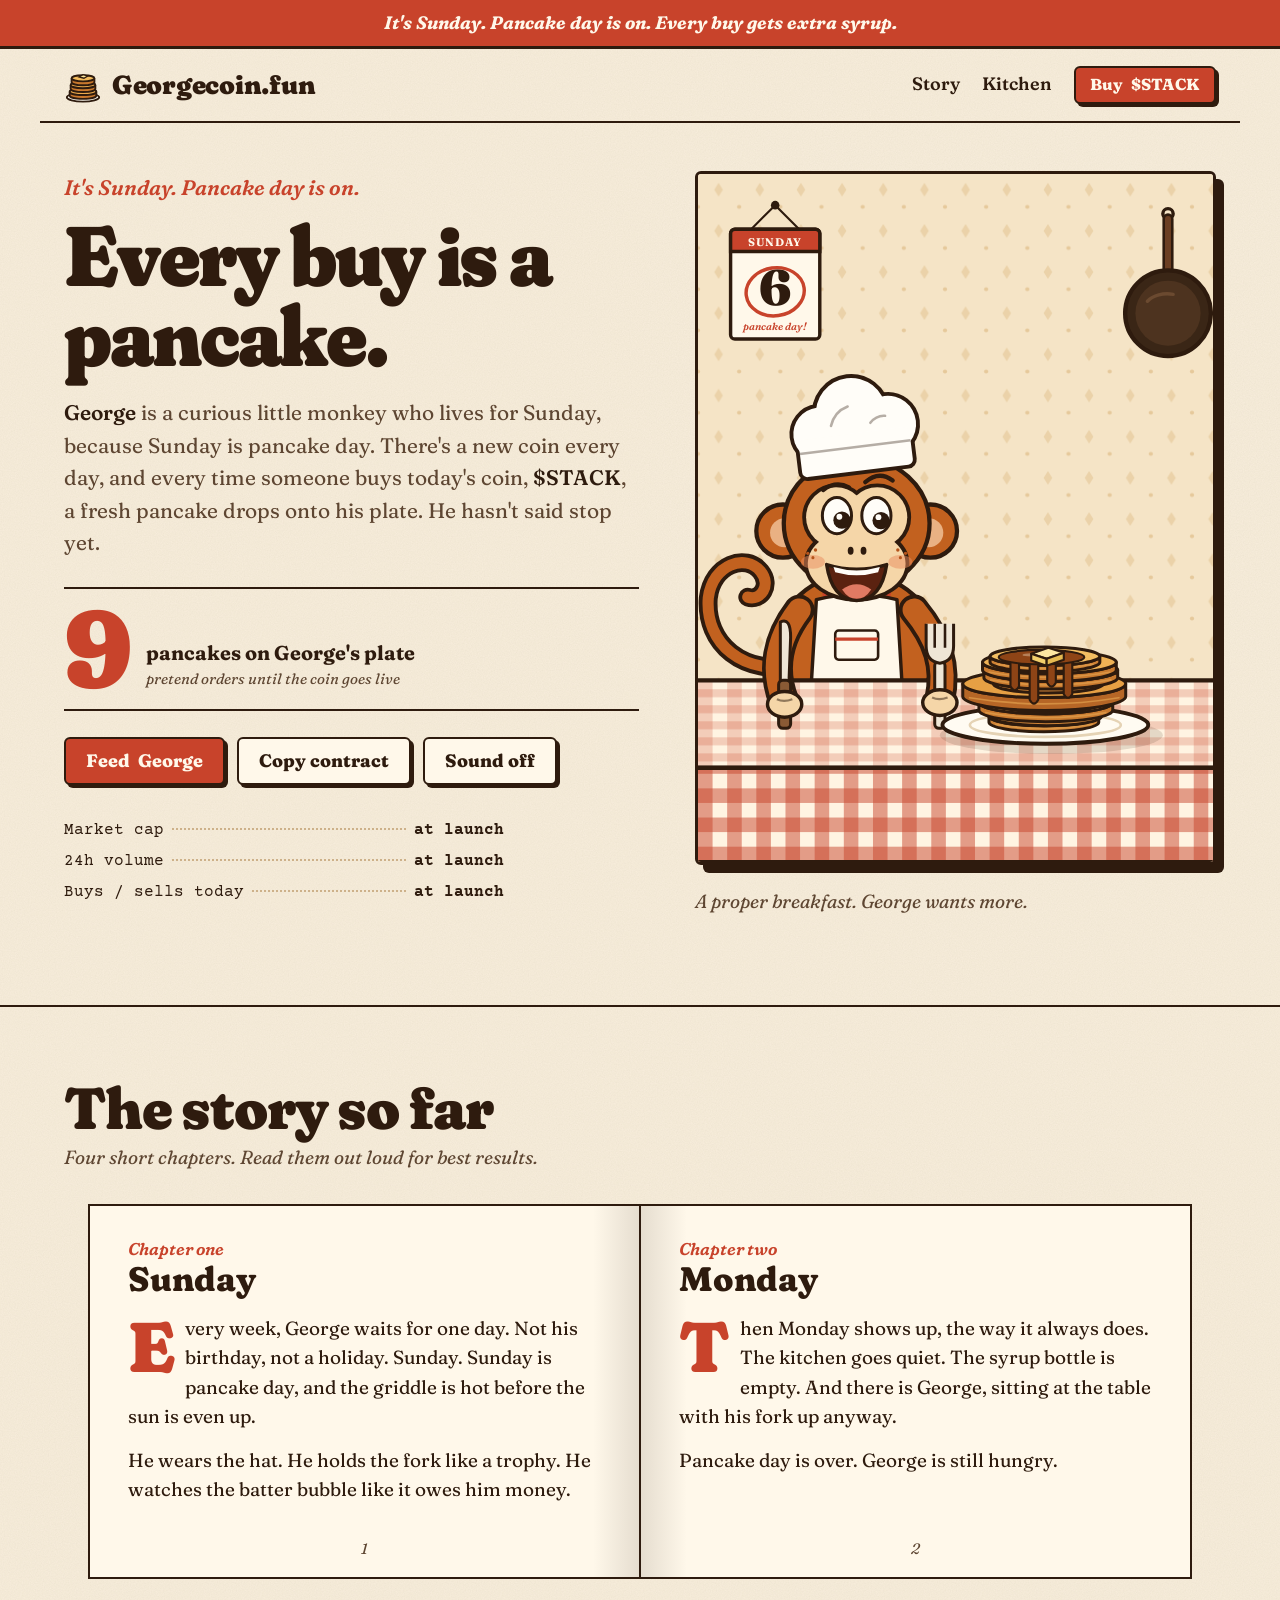
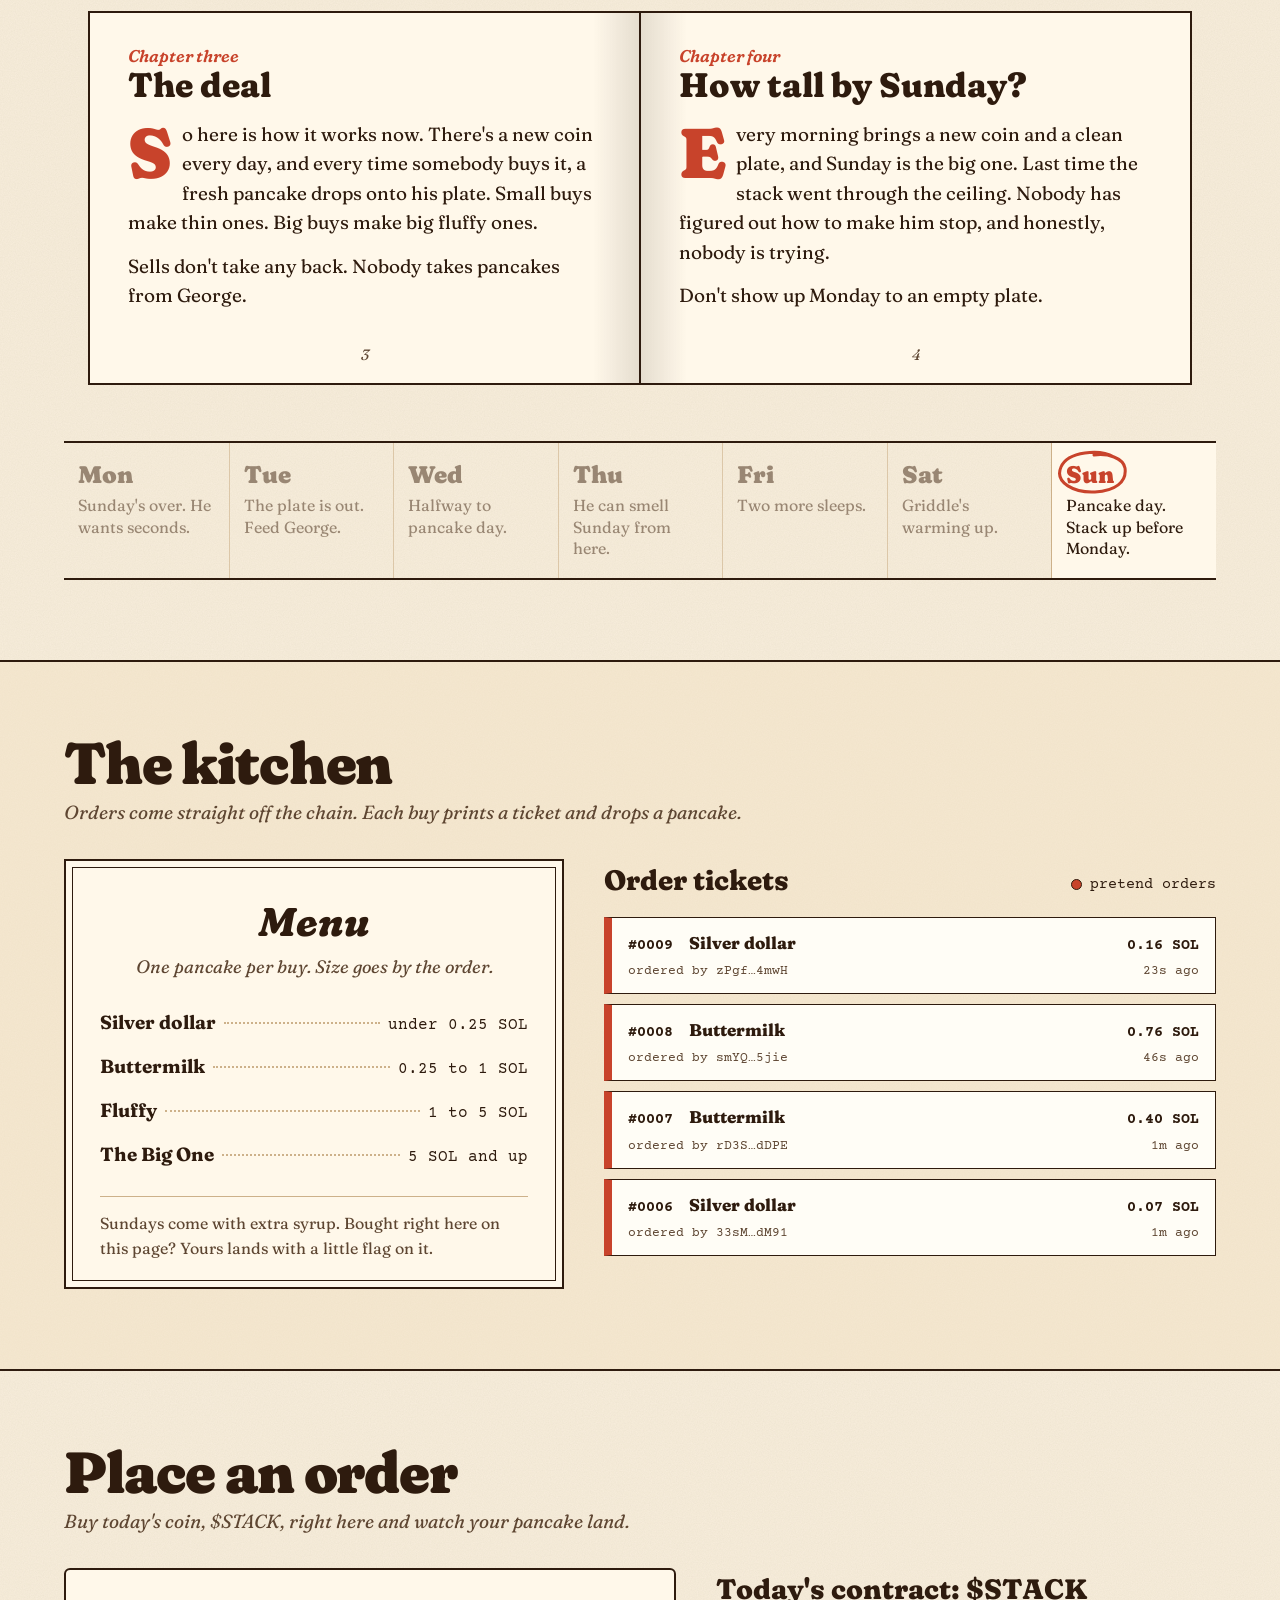
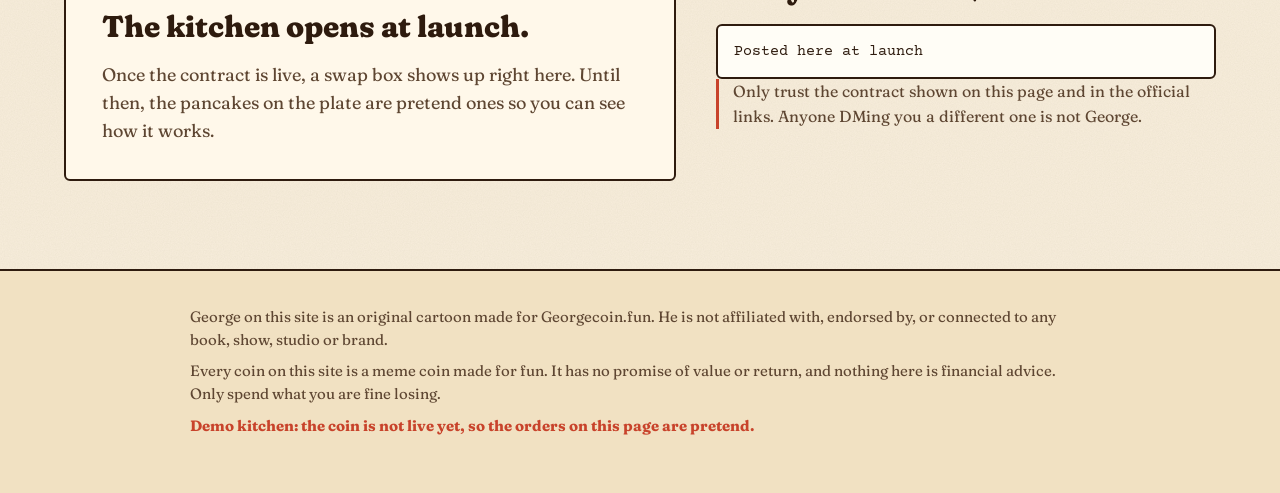
==== index.html @ a517385a "Georgecoin.fun: George's pancake plate site Storybook site for the daily George coins. Every buy of " ====
<!doctype html>
<html lang="en">
<head>
<meta charset="utf-8">
<meta name="viewport" content="width=device-width, initial-scale=1">
<title>Georgecoin.fun · Sunday is pancake day</title>
<meta name="description" content="A curious little monkey, a hot griddle, and a plate that never gets full. A new coin every day, and every buy drops another pancake on George's plate.">
<meta property="og:title" content="Georgecoin.fun · Sunday is pancake day">
<meta property="og:description" content="A new coin every day, and every buy drops another pancake on George's plate. Stack up before Monday.">
<meta property="og:image" content="https://georgecoin.fun/img/og.png">
<meta property="og:url" content="https://georgecoin.fun/">
<meta property="og:type" content="website">
<meta name="twitter:card" content="summary_large_image">
<meta name="twitter:image" content="https://georgecoin.fun/img/og.png">
<meta name="theme-color" content="#F8EEDC">
<link rel="icon" href="img/favicon.svg" type="image/svg+xml">
<link rel="preconnect" href="https://fonts.googleapis.com">
<link rel="preconnect" href="https://fonts.gstatic.com" crossorigin>
<link href="https://fonts.googleapis.com/css2?family=Courier+Prime:wght@400;700&family=Fraunces:ital,opsz,wght,SOFT,WONK@0,9..144,300..900,0..100,0..1;1,9..144,300..900,0..100,0..1&display=swap" rel="stylesheet">
<link rel="stylesheet" href="css/style.css">
</head>
<body>

<div class="sunday-bar" id="sundayBar" hidden>
  <p>It's Sunday. Pancake day is on. Every buy gets extra syrup.</p>
</div>

<header class="top">
  <a class="wordmark" href="#top" aria-label="Back to top">
    <svg viewBox="0 0 40 40" aria-hidden="true"><use href="#mini-stack"/></svg>
    <span data-site>Georgecoin.fun</span>
  </a>
  <nav>
    <a href="#story">Story</a>
    <a href="#kitchen">Kitchen</a>
    <a class="btn btn-small" href="#order">Buy <span data-ticker>$STACK</span></a>
  </nav>
</header>

<main id="top">

<section class="hero">
  <div class="hero-text">
    <p class="dayline" id="dayline">Sunday is pancake day.</p>
    <h1>Every buy is a pancake.</h1>
    <p class="lead"><span data-name>George</span> is a curious little monkey who lives for Sunday, because Sunday is pancake day. There's a new coin every day, and every time someone buys today's coin, <span data-ticker>$STACK</span>, a fresh pancake drops onto his plate. He hasn't said stop yet.</p>

    <div class="count">
      <span class="count-num" id="countNum">0</span>
      <span class="count-label">pancakes on <span data-name>George</span>'s plate<br><small id="countNote">one for every buy in the last 24 hours</small></span>
    </div>

    <div class="actions">
      <a class="btn" href="#order">Feed <span data-name>George</span></a>
      <button class="btn btn-quiet" id="copyCa" type="button">Copy contract</button>
      <button class="btn btn-quiet" id="soundBtn" type="button" aria-pressed="false">Sound off</button>
    </div>

    <dl class="receipt" id="receipt">
      <div><dt>Market cap</dt><dd id="statMcap">at launch</dd></div>
      <div><dt>24h volume</dt><dd id="statVol">at launch</dd></div>
      <div><dt>Buys / sells today</dt><dd id="statTx">at launch</dd></div>
    </dl>
  </div>

  <figure class="plate-frame">
    <div class="scene-wrap">
      <svg id="scene" viewBox="0 0 600 800" preserveAspectRatio="xMidYMax meet" role="img" aria-label="A cartoon monkey in a chef's hat at a kitchen table, waiting with a knife and fork while pancakes stack up on his plate">
        <defs>
          <pattern id="wallpaper" width="48" height="48" patternUnits="userSpaceOnUse">
            <rect width="48" height="48" fill="#F5E4C6"/>
            <path d="M24 8 l5 8 -5 8 -5 -8z" fill="#EBD2A9"/>
            <circle cx="0" cy="36" r="2.4" fill="#E6C99B"/>
            <circle cx="48" cy="36" r="2.4" fill="#E6C99B"/>
          </pattern>
          <pattern id="gingham" width="34" height="34" patternUnits="userSpaceOnUse">
            <rect width="34" height="34" fill="#FFF4E2"/>
            <rect width="17" height="34" fill="#C8432B" opacity=".5"/>
            <rect width="34" height="17" fill="#C8432B" opacity=".5"/>
          </pattern>
          <pattern id="ginghamSoft" width="34" height="34" patternUnits="userSpaceOnUse" patternTransform="scale(1 .55)">
            <rect width="34" height="34" fill="#FFF4E2"/>
            <rect width="17" height="34" fill="#C8432B" opacity=".22"/>
            <rect width="34" height="17" fill="#C8432B" opacity=".22"/>
          </pattern>
          <symbol id="mini-stack" viewBox="0 0 40 40">
            <ellipse cx="20" cy="33" rx="17" ry="4.5" fill="#FFFBF2" stroke="#2E1B0E" stroke-width="2"/>
            <path d="M6 27v4a14 3.6 0 0 0 28 0v-4" fill="#C9782D" stroke="#2E1B0E" stroke-width="2"/>
            <ellipse cx="20" cy="27" rx="14" ry="3.6" fill="#EBA94D" stroke="#2E1B0E" stroke-width="2"/>
            <path d="M7 20v4a13 3.4 0 0 0 26 0v-4" fill="#C9782D" stroke="#2E1B0E" stroke-width="2"/>
            <ellipse cx="20" cy="20" rx="13" ry="3.4" fill="#EBA94D" stroke="#2E1B0E" stroke-width="2"/>
            <path d="M8 13v4a12 3.2 0 0 0 24 0v-4" fill="#C9782D" stroke="#2E1B0E" stroke-width="2"/>
            <ellipse cx="20" cy="13" rx="12" ry="3.2" fill="#F2BC5E" stroke="#2E1B0E" stroke-width="2"/>
            <path d="M16 11.5l4-2.4 5 1.4-4 2.4z" fill="#FBE39A" stroke="#2E1B0E" stroke-width="1.4"/>
          </symbol>
        </defs>

        <!-- the room: wall, sky above the ceiling, things that show when the camera pulls back -->
        <g id="room">
          <rect x="-3000" y="-6000" width="6600" height="6800" fill="url(#wallpaper)"/>
          <g id="sky">
            <rect x="-3000" y="-6000" width="6600" height="5240" fill="#FBDDB4"/>
            <circle cx="860" cy="-1080" r="70" fill="#F6C24E" stroke="#2E1B0E" stroke-width="5"/>
            <g fill="#FFF7EA" stroke="#2E1B0E" stroke-width="5">
              <path d="M-260 -980a40 40 0 0 1 70-30a50 50 0 0 1 90 10a34 34 0 0 1 20 60h-170a34 34 0 0 1-10-40z"/>
              <path d="M560 -1220a34 34 0 0 1 60-26a44 44 0 0 1 80 8a30 30 0 0 1 16 52h-150a30 30 0 0 1-6-34z"/>
              <path d="M140 -900a26 26 0 0 1 46-20a34 34 0 0 1 60 6a22 22 0 0 1 12 40h-112a22 22 0 0 1-6-26z"/>
            </g>
          </g>
          <g id="beamWhole">
            <rect x="-3000" y="-760" width="6600" height="52" fill="#7A4A2A" stroke="#2E1B0E" stroke-width="5"/>
            <path d="M-3000 -730H3600" stroke="#5E3720" stroke-width="3"/>
          </g>
          <g id="beamBroken" hidden>
            <path d="M-3000 -760H292l14 12-10 10 16 9-12 9 8 12H-3000z" fill="#7A4A2A" stroke="#2E1B0E" stroke-width="5" stroke-linejoin="round"/>
            <path d="M3600 -760H520l-12 10 14 10-16 10 10 8-8 14H3600z" fill="#7A4A2A" stroke="#2E1B0E" stroke-width="5" stroke-linejoin="round"/>
            <g fill="#7A4A2A" stroke="#2E1B0E" stroke-width="4" stroke-linejoin="round">
              <path d="M268 -690l16 4-6 14-14-6z"/>
              <path d="M540 -680l14-2 2 14-14 2z"/>
              <path d="M250 -630l10 2-3 10-10-3z"/>
              <path d="M560 -610l9 3-3 9-9-3z"/>
            </g>
          </g>
          <rect x="-3000" y="760" width="6600" height="40" fill="#A8683A" stroke="#2E1B0E" stroke-width="4"/>

          <!-- tear-off calendar -->
          <g id="calendar">
            <path d="M90 34L60 64M90 34l30 30" stroke="#2E1B0E" stroke-width="2.5" fill="none"/>
            <circle cx="90" cy="34" r="5" fill="#2E1B0E"/>
            <rect x="38" y="62" width="104" height="128" rx="5" fill="#FFF8EA" stroke="#2E1B0E" stroke-width="4"/>
            <path d="M38 67a5 5 0 0 1 5-5h94a5 5 0 0 1 5 5v21H38z" fill="#C8432B" stroke="#2E1B0E" stroke-width="4"/>
            <text id="calDay" x="90" y="82" text-anchor="middle" class="cal-day">SUNDAY</text>
            <text id="calDate" x="90" y="150" text-anchor="middle" class="cal-date">5</text>
            <ellipse id="calRing" cx="90" cy="135" rx="34" ry="28" fill="none" stroke="#C8432B" stroke-width="4" transform="rotate(-8 90 135)" hidden/>
            <text id="calNote" x="90" y="180" text-anchor="middle" class="cal-note">days to Sunday</text>
          </g>

          <!-- griddle on a hook -->
          <g id="pan">
            <circle cx="548" cy="44" r="6" fill="none" stroke="#2E1B0E" stroke-width="4"/>
            <path d="M548 50v58" stroke="#2E1B0E" stroke-width="13" stroke-linecap="round"/>
            <path d="M548 50v58" stroke="#6B3E22" stroke-width="7" stroke-linecap="round"/>
            <circle cx="548" cy="160" r="50" fill="#3A2616" stroke="#2E1B0E" stroke-width="5"/>
            <circle cx="548" cy="160" r="38" fill="#4D331F"/>
            <path d="M524 146a28 20 0 0 1 30-8" stroke="#6B4A30" stroke-width="4" fill="none" stroke-linecap="round"/>
          </g>

          <!-- far wall: only seen when the stack gets tall -->
          <g id="farLeft">
            <rect x="-470" y="150" width="230" height="290" rx="6" fill="#FFF4E2" stroke="#2E1B0E" stroke-width="6"/>
            <rect x="-450" y="170" width="190" height="250" fill="#F7D9A8"/>
            <circle cx="-355" cy="290" r="62" fill="#FFFBF2" stroke="#2E1B0E" stroke-width="5"/>
            <ellipse cx="-355" cy="296" rx="44" ry="9" fill="#C9782D" stroke="#2E1B0E" stroke-width="4"/>
            <ellipse cx="-355" cy="284" rx="40" ry="9" fill="#EBA94D" stroke="#2E1B0E" stroke-width="4"/>
            <ellipse cx="-355" cy="272" rx="36" ry="8" fill="#F2BC5E" stroke="#2E1B0E" stroke-width="4"/>
          </g>
          <g id="farRight">
            <rect x="700" y="90" width="230" height="320" fill="#FBE7C6" stroke="#2E1B0E" stroke-width="7"/>
            <path d="M815 90v320M700 250h230" stroke="#2E1B0E" stroke-width="6"/>
            <path d="M690 80h250" stroke="#2E1B0E" stroke-width="8" stroke-linecap="round"/>
            <path d="M694 84c30 120 10 220 40 330h-40z" fill="#C8432B" stroke="#2E1B0E" stroke-width="5" stroke-linejoin="round"/>
            <path d="M936 84c-30 120-10 220-40 330h40z" fill="#C8432B" stroke="#2E1B0E" stroke-width="5" stroke-linejoin="round"/>
          </g>
        </g>

        <!-- tail sits behind everything else on the monkey -->
        <g id="tail">
          <path d="M118 570C52 584 8 545 12 492c5-40 44-52 61-31c13 16 0 35-15 30" fill="none" stroke="#2E1B0E" stroke-width="22" stroke-linecap="round"/>
          <path d="M118 570C52 584 8 545 12 492c5-40 44-52 61-31c13 16 0 35-15 30" fill="none" stroke="#C2611F" stroke-width="13" stroke-linecap="round"/>
        </g>

        <!-- monkey, the part behind the table -->
        <g id="monkeyBack">
          <ellipse cx="185" cy="548" rx="94" ry="84" fill="#C2611F" stroke="#2E1B0E" stroke-width="5"/>
          <path d="M150 494c-4-14 0-26 6-34M220 494c4-14 0-26-6-34" stroke="#C8432B" stroke-width="7" fill="none" stroke-linecap="round"/>
          <path d="M138 494q47-12 94 0l6 100H132z" fill="#FFF8EA" stroke="#2E1B0E" stroke-width="4" stroke-linejoin="round"/>
          <rect x="160" y="530" width="50" height="34" rx="4" fill="#FFF8EA" stroke="#2E1B0E" stroke-width="3"/>
          <path d="M160 540h50" stroke="#C8432B" stroke-width="4"/>

          <circle cx="99" cy="414" r="31" fill="#C2611F" stroke="#2E1B0E" stroke-width="5"/>
          <circle cx="101" cy="416" r="17" fill="#E9B183"/>
          <circle cx="271" cy="414" r="31" fill="#C2611F" stroke="#2E1B0E" stroke-width="5"/>
          <circle cx="269" cy="416" r="17" fill="#E9B183"/>

          <ellipse cx="185" cy="405" rx="85" ry="77" fill="#C2611F" stroke="#2E1B0E" stroke-width="5"/>

          <g fill="#2E1B0E" stroke="#2E1B0E" stroke-width="9">
            <circle cx="161" cy="398" r="35"/>
            <circle cx="209" cy="398" r="35"/>
            <ellipse cx="185" cy="452" rx="57" ry="40"/>
          </g>
          <g fill="#F5D6A8">
            <circle cx="161" cy="398" r="35"/>
            <circle cx="209" cy="398" r="35"/>
            <ellipse cx="185" cy="452" rx="57" ry="40"/>
          </g>

          <ellipse cx="134" cy="450" rx="14" ry="8" fill="#E98B5E" opacity=".5"/>
          <ellipse cx="236" cy="450" rx="14" ry="8" fill="#E98B5E" opacity=".5"/>
          <g fill="#B5541B">
            <circle cx="128" cy="440" r="2"/><circle cx="137" cy="436" r="2"/><circle cx="134" cy="445" r="1.8"/>
            <circle cx="242" cy="440" r="2"/><circle cx="233" cy="436" r="2"/><circle cx="236" cy="445" r="1.8"/>
          </g>

          <g id="eyes">
            <ellipse cx="162" cy="396" rx="17" ry="21" fill="#FFFDF8" stroke="#2E1B0E" stroke-width="3.5"/>
            <ellipse cx="208" cy="396" rx="17" ry="21" fill="#FFFDF8" stroke="#2E1B0E" stroke-width="3.5"/>
            <g id="pupilL" class="pupil"><circle cx="162" cy="398" r="10" fill="#2E1B0E"/><circle cx="159" cy="394" r="3.4" fill="#FFFDF8"/></g>
            <g id="pupilR" class="pupil"><circle cx="208" cy="398" r="10" fill="#2E1B0E"/><circle cx="205" cy="394" r="3.4" fill="#FFFDF8"/></g>
          </g>
          <g id="brows" fill="none" stroke="#2E1B0E" stroke-width="5" stroke-linecap="round">
            <path d="M146 366q15-11 30-3"/>
            <path d="M195 357q16-14 32-2"/>
          </g>

          <ellipse cx="178" cy="437" rx="3.4" ry="4.6" fill="#2E1B0E"/>
          <ellipse cx="193" cy="437" rx="3.4" ry="4.6" fill="#2E1B0E"/>
          <path d="M150 453q35 11 70 0q-6 41-35 42q-29-1-35-42z" fill="#5B2210" stroke="#2E1B0E" stroke-width="4" stroke-linejoin="round"/>
          <path d="M158 456q27 8 54 0l-2 6q-25 7-50 0z" fill="#FFFDF8"/>
          <path d="M168 482q17-12 34 0q-7 11-17 11t-17-11z" fill="#E07A63"/>

          <g id="hat">
            <g fill="#2E1B0E" stroke="#2E1B0E" stroke-width="9" transform="rotate(-7 185 330)">
              <circle cx="146" cy="296" r="31"/>
              <circle cx="185" cy="276" r="41"/>
              <circle cx="226" cy="294" r="33"/>
              <rect x="120" y="300" width="130" height="44" rx="6"/>
            </g>
            <g fill="#FFFDF8" transform="rotate(-7 185 330)">
              <circle cx="146" cy="296" r="31"/>
              <circle cx="185" cy="276" r="41"/>
              <circle cx="226" cy="294" r="33"/>
              <rect x="120" y="300" width="130" height="44" rx="6"/>
              <path d="M120 316h130" stroke="#2E1B0E" stroke-width="3" opacity=".35"/>
              <path d="M160 288q6-16 22-20M206 290q8-8 18-6" stroke="#2E1B0E" stroke-width="3" fill="none" stroke-linecap="round" opacity=".35"/>
            </g>
          </g>
        </g>

        <!-- table -->
        <g id="table">
          <path d="M-140 588H740L780 690H-180z" fill="url(#ginghamSoft)" stroke="#2E1B0E" stroke-width="5" stroke-linejoin="round"/>
          <path d="M-180 690H780V800H-180z" fill="url(#gingham)" stroke="#2E1B0E" stroke-width="5"/>
          <path d="M-180 690H780" stroke="#2E1B0E" stroke-width="5"/>
        </g>

        <!-- arms, hands, knife and fork, in front of the table -->
        <g id="monkeyFront">
          <path d="M118 506C92 540 86 576 100 612" fill="none" stroke="#2E1B0E" stroke-width="36" stroke-linecap="round"/>
          <path d="M118 506C92 540 86 576 100 612" fill="none" stroke="#C2611F" stroke-width="27" stroke-linecap="round"/>
          <path d="M252 506C280 540 290 572 282 610" fill="none" stroke="#2E1B0E" stroke-width="36" stroke-linecap="round"/>
          <path d="M252 506C280 540 290 572 282 610" fill="none" stroke="#C2611F" stroke-width="27" stroke-linecap="round"/>

          <g id="knife">
            <path d="M96 592V520q12-6 12 18l-2 54z" fill="#EFE6D6" stroke="#2E1B0E" stroke-width="3.5" stroke-linejoin="round"/>
            <rect x="94" y="588" width="14" height="56" rx="5" fill="#8A5A35" stroke="#2E1B0E" stroke-width="3.5"/>
          </g>
          <g id="fork">
            <rect x="276" y="566" width="12" height="78" rx="5" fill="#EFE6D6" stroke="#2E1B0E" stroke-width="3.5"/>
            <path d="M266 522v26q0 18 16 20q16-2 16-20v-26" fill="#EFE6D6" stroke="#2E1B0E" stroke-width="3.5" stroke-linejoin="round"/>
            <path d="M276 522v28M288 522v28" stroke="#2E1B0E" stroke-width="3"/>
          </g>

          <ellipse cx="101" cy="616" rx="20" ry="15" fill="#F5D6A8" stroke="#2E1B0E" stroke-width="4"/>
          <path d="M92 610q8 4 18 0" stroke="#2E1B0E" stroke-width="2.5" fill="none" opacity=".5"/>
          <ellipse cx="282" cy="614" rx="20" ry="15" fill="#F5D6A8" stroke="#2E1B0E" stroke-width="4"/>
          <path d="M273 608q8 4 18 0" stroke="#2E1B0E" stroke-width="2.5" fill="none" opacity=".5"/>
        </g>

        <!-- plate -->
        <g id="plate">
          <ellipse cx="412" cy="652" rx="130" ry="22" fill="#2E1B0E" opacity=".13"/>
          <ellipse cx="405" cy="640" rx="120" ry="22" fill="#FFFBF2" stroke="#2E1B0E" stroke-width="4.5"/>
          <ellipse cx="405" cy="640" rx="88" ry="14" fill="none" stroke="#E5D3B5" stroke-width="3"/>
        </g>

        <g id="stack"></g>
        <g id="toppings"></g>
        <g id="fx"></g>
      </svg>
    </div>
    <figcaption id="caption">The plate is empty. <span data-name>George</span> is waiting, fork up.</figcaption>
  </figure>
</section>

<section class="story" id="story">
  <header class="section-head">
    <h2>The story so far</h2>
    <p>Four short chapters. Read them out loud for best results.</p>
  </header>

  <div class="book">
    <article class="page">
      <h3><span class="ch">Chapter one</span>Sunday</h3>
      <p class="dropcap">Every week, <span data-name>George</span> waits for one day. Not his birthday, not a holiday. Sunday. Sunday is pancake day, and the griddle is hot before the sun is even up.</p>
      <p>He wears the hat. He holds the fork like a trophy. He watches the batter bubble like it owes him money.</p>
      <span class="folio">1</span>
    </article>

    <article class="page">
      <h3><span class="ch">Chapter two</span>Monday</h3>
      <p class="dropcap">Then Monday shows up, the way it always does. The kitchen goes quiet. The syrup bottle is empty. And there is <span data-name>George</span>, sitting at the table with his fork up anyway.</p>
      <p>Pancake day is over. <span data-name>George</span> is still hungry.</p>
      <span class="folio">2</span>
    </article>

    <article class="page">
      <h3><span class="ch">Chapter three</span>The deal</h3>
      <p class="dropcap">So here is how it works now. There's a new coin every day, and every time somebody buys it, a fresh pancake drops onto his plate. Small buys make thin ones. Big buys make big fluffy ones.</p>
      <p>Sells don't take any back. Nobody takes pancakes from <span data-name>George</span>.</p>
      <span class="folio">3</span>
    </article>

    <article class="page">
      <h3><span class="ch">Chapter four</span>How tall by Sunday?</h3>
      <p class="dropcap">Every morning brings a new coin and a clean plate, and Sunday is the big one. Last time the stack went through the ceiling. Nobody has figured out how to make him stop, and honestly, nobody is trying.</p>
      <p>Don't show up Monday to an empty plate.</p>
      <span class="folio">4</span>
    </article>
  </div>

  <ol class="week" id="week" aria-label="This week in the kitchen">
    <li data-day="1"><b>Mon</b><i class="wk-ticker"></i><span>Sunday's over. He wants seconds.</span></li>
    <li data-day="2"><b>Tue</b><i class="wk-ticker"></i><span>The plate is out. Feed <span data-name>George</span>.</span></li>
    <li data-day="3"><b>Wed</b><i class="wk-ticker"></i><span>Halfway to pancake day.</span></li>
    <li data-day="4"><b>Thu</b><i class="wk-ticker"></i><span>He can smell Sunday from here.</span></li>
    <li data-day="5"><b>Fri</b><i class="wk-ticker"></i><span>Two more sleeps.</span></li>
    <li data-day="6"><b>Sat</b><i class="wk-ticker"></i><span>Griddle's warming up.</span></li>
    <li data-day="0"><b>Sun</b><i class="wk-ticker"></i><span>Pancake day. Stack up before Monday.</span></li>
  </ol>
</section>

<section class="kitchen" id="kitchen">
  <header class="section-head">
    <h2>The kitchen</h2>
    <p>Orders come straight off the chain. Each buy prints a ticket and drops a pancake.</p>
  </header>

  <div class="kitchen-grid">
    <div class="menu">
      <h3>Menu</h3>
      <p class="menu-sub">One pancake per buy. Size goes by the order.</p>
      <ul class="menu-list">
        <li><span>Silver dollar</span><i></i><span>under 0.25 SOL</span></li>
        <li><span>Buttermilk</span><i></i><span>0.25 to 1 SOL</span></li>
        <li><span>Fluffy</span><i></i><span>1 to 5 SOL</span></li>
        <li><span>The Big One</span><i></i><span>5 SOL and up</span></li>
      </ul>
      <p class="menu-note">Sundays come with extra syrup. Bought right here on this page? Yours lands with a little flag on it.</p>
    </div>

    <div class="tickets">
      <div class="tickets-head">
        <h3>Order tickets</h3>
        <span class="live" id="liveState">connecting</span>
      </div>
      <ol class="ticket-list" id="tickets">
        <li class="ticket-empty">Waiting for the next order.</li>
      </ol>
    </div>
  </div>
</section>

<section class="order" id="order">
  <header class="section-head">
    <h2>Place an order</h2>
    <p>Buy today's coin, <span data-ticker>$STACK</span>, right here and watch your pancake land.</p>
  </header>

  <div class="order-grid">
    <div class="swap" id="swap">
      <div class="swap-off" id="swapOff">
        <p class="swap-off-big">The kitchen opens at launch.</p>
        <p>Once the contract is live, a swap box shows up right here. Until then, the pancakes on the plate are pretend ones so you can see how it works.</p>
      </div>
      <div id="jupiter-plugin" class="jup" hidden></div>
    </div>

    <div class="contract">
      <h3>Today's contract: <span data-ticker>$STACK</span></h3>
      <button class="ca" id="caBox" type="button" title="Copy contract">
        <code id="caText">Posted here at launch</code>
        <span id="caHint">copy</span>
      </button>
      <ul class="links" id="links"></ul>
      <p class="fineprint">Only trust the contract shown on this page and in the official links. Anyone DMing you a different one is not George.</p>
    </div>
  </div>
</section>

</main>

<footer class="foot">
  <p><span data-name>George</span> on this site is an original cartoon made for <span data-site>Georgecoin.fun</span>. He is not affiliated with, endorsed by, or connected to any book, show, studio or brand.</p>
  <p>Every coin on this site is a meme coin made for fun. It has no promise of value or return, and nothing here is financial advice. Only spend what you are fine losing.</p>
  <p class="demo-note" id="demoNote" hidden>Demo kitchen: the coin is not live yet, so the orders on this page are pretend.</p>
</footer>

<div class="toast" id="toast" role="status" aria-live="polite"></div>

<script src="js/config.js"></script>
<script src="js/scene.js"></script>
<script src="js/app.js"></script>
</body>
</html>
---- css/style.css ----
:root {
  --paper: #F8EEDC;
  --paper-2: #F1E1C2;
  --cream: #FFF8EA;
  --ink: #2E1B0E;
  --ink-soft: #5E4632;
  --rule: #CDB18A;
  --tomato: #C8432B;
  --tomato-dark: #9E3220;
  --butter: #F2C14E;
  --syrup: #8B4513;
  --leaf: #5E8A3A;

  --serif: "Fraunces", "Iowan Old Style", Charter, Georgia, serif;
  --mono: "Courier Prime", "Courier New", monospace;

  /* Jupiter swap box colors (r, g, b): a dark griddle panel, butter buttons */
  --jupiter-plugin-primary: 242, 193, 78;
  --jupiter-plugin-background: 46, 27, 14;
  --jupiter-plugin-primaryText: 255, 248, 234;
  --jupiter-plugin-warning: 232, 140, 60;
  --jupiter-plugin-interactive: 92, 62, 38;
  --jupiter-plugin-module: 64, 41, 24;
}

* { box-sizing: border-box; }

html { scroll-behavior: smooth; }

body {
  margin: 0;
  background-color: var(--paper);
  background-image: url("data:image/svg+xml,%3Csvg xmlns='http://www.w3.org/2000/svg' width='240' height='240'%3E%3Cfilter id='n'%3E%3CfeTurbulence type='fractalNoise' baseFrequency='.85' numOctaves='2' stitchTiles='stitch'/%3E%3CfeColorMatrix values='0 0 0 0 .18 0 0 0 0 .11 0 0 0 0 .05 0 0 0 .07 0'/%3E%3C/filter%3E%3Crect width='240' height='240' filter='url(%23n)'/%3E%3C/svg%3E");
  color: var(--ink);
  font-family: var(--serif);
  font-size: 18px;
  line-height: 1.55;
  font-variation-settings: "SOFT" 50, "WONK" 0;
  -webkit-font-smoothing: antialiased;
}

::selection { background: var(--butter); color: var(--ink); }

a { color: inherit; }

:focus-visible { outline: 3px solid var(--tomato); outline-offset: 3px; }

img, svg { max-width: 100%; }

[hidden] { display: none !important; }

/* ---------- top ---------- */

.sunday-bar {
  background: var(--tomato);
  color: var(--cream);
  text-align: center;
  border-bottom: 3px solid var(--ink);
}
.sunday-bar p { margin: 0; padding: 9px 16px; font-weight: 700; font-style: italic; }

.top {
  display: flex;
  align-items: center;
  justify-content: space-between;
  gap: 16px;
  max-width: 1200px;
  margin: 0 auto;
  padding: 16px 24px;
  border-bottom: 2px solid var(--ink);
}

.wordmark {
  display: inline-flex;
  align-items: center;
  gap: 10px;
  text-decoration: none;
  font-size: 26px;
  font-weight: 900;
  letter-spacing: -0.01em;
  font-variation-settings: "SOFT" 100, "WONK" 1;
}
.wordmark svg { width: 38px; height: 38px; }

.top nav { display: flex; align-items: center; gap: 22px; }
.top nav a:not(.btn) {
  text-decoration: none;
  font-weight: 600;
  border-bottom: 2px solid transparent;
}
.top nav a:not(.btn):hover { border-bottom-color: var(--tomato); }

/* ---------- buttons ---------- */

.btn {
  display: inline-flex;
  align-items: center;
  justify-content: center;
  gap: 8px;
  padding: 12px 20px;
  border: 2.5px solid var(--ink);
  border-radius: 6px;
  background: var(--tomato);
  color: var(--cream);
  font: inherit;
  font-weight: 800;
  font-size: 18px;
  line-height: 1.1;
  text-decoration: none;
  cursor: pointer;
  box-shadow: 3px 3px 0 var(--ink);
  transition: transform .08s ease, box-shadow .08s ease, background-color .15s ease;
}
.btn:hover { transform: translate(-1px, -1px); box-shadow: 4px 4px 0 var(--ink); background: var(--tomato-dark); }
.btn:active { transform: translate(2px, 2px); box-shadow: 1px 1px 0 var(--ink); }
.btn-quiet { background: var(--cream); color: var(--ink); }
.btn-quiet:hover { background: var(--paper-2); }
.btn-small { padding: 8px 14px; font-size: 16px; }

/* ---------- hero ---------- */

.hero {
  display: grid;
  grid-template-columns: minmax(0, 1.05fr) minmax(0, .95fr);
  gap: 56px;
  align-items: start;
  max-width: 1200px;
  margin: 0 auto;
  padding: 48px 24px 72px;
}

.dayline {
  margin: 0 0 12px;
  color: var(--tomato);
  font-style: italic;
  font-weight: 600;
  font-size: 21px;
}

h1, h2, h3 { font-variation-settings: "SOFT" 100, "WONK" 1; }

h1 {
  margin: 0 0 20px;
  font-size: clamp(46px, 6.6vw, 92px);
  line-height: .95;
  font-weight: 900;
  letter-spacing: -0.025em;
}

.lead { margin: 0 0 28px; font-size: 21px; max-width: 32em; color: var(--ink-soft); }
.lead span { color: var(--ink); font-weight: 600; }

.count {
  display: flex;
  align-items: flex-end;
  gap: 16px;
  margin: 0 0 26px;
  padding: 14px 0 16px;
  border-top: 2px solid var(--ink);
  border-bottom: 2px solid var(--ink);
}
.count-num {
  font-size: clamp(64px, 8.6vw, 116px);
  line-height: .82;
  font-weight: 900;
  color: var(--tomato);
  font-variant-numeric: tabular-nums lining-nums;
  font-variation-settings: "SOFT" 100, "WONK" 1;
  letter-spacing: -0.03em;
}
.count-num.bump { animation: bump .35s ease; }
@keyframes bump { 40% { transform: translateY(-6px) scale(1.04); } }
.count-label { font-size: 20px; font-weight: 700; line-height: 1.2; padding-bottom: 4px; }
.count-label small { font-size: 15px; font-weight: 400; font-style: italic; color: var(--ink-soft); }

.actions { display: flex; flex-wrap: wrap; gap: 12px; margin-bottom: 30px; }

.receipt {
  margin: 0;
  max-width: 440px;
  font-family: var(--mono);
  font-size: 16px;
}
.receipt div { display: flex; align-items: baseline; padding: 3px 0; }
.receipt dt { display: flex; flex: 1; align-items: baseline; }
.receipt dt::after {
  content: "";
  flex: 1;
  margin: 0 8px;
  border-bottom: 2px dotted var(--rule);
  transform: translateY(-4px);
}
.receipt dd { margin: 0; font-weight: 700; }

/* the illustration */

.plate-frame { margin: 0; }
.scene-wrap {
  position: relative;
  aspect-ratio: 3 / 4;
  border: 3px solid var(--ink);
  border-radius: 6px;
  overflow: hidden;
  background: #F5E4C6;
  box-shadow: 8px 8px 0 var(--ink);
}
#scene { display: block; width: 100%; height: 100%; }

.plate-frame figcaption {
  margin-top: 22px;
  font-style: italic;
  font-size: 19px;
  color: var(--ink-soft);
  min-height: 2.4em;
}

.cal-day { font: 700 13px var(--serif); fill: var(--cream); letter-spacing: .08em; }
.cal-date { font: 900 58px var(--serif); fill: var(--ink); }
.cal-note { font: italic 600 12px var(--serif); fill: var(--tomato); }

.pupil { transition: transform .4s cubic-bezier(.3, .7, .3, 1); }
#monkeyBack, #monkeyFront, #tail, #eyes, #brows { transform-box: fill-box; }
#tail { transform-origin: 90% 95%; animation: sway 4.5s ease-in-out infinite; }
@keyframes sway { 50% { transform: rotate(-5deg); } }
.fx-label { font: 800 20px var(--serif); fill: var(--ink); paint-order: stroke; stroke: var(--cream); stroke-width: 5px; }

/* ---------- section heads ---------- */

section { scroll-margin-top: 20px; }

.section-head { max-width: 1200px; margin: 0 auto 32px; padding: 0 24px; }
.section-head h2 {
  margin: 0 0 6px;
  font-size: clamp(36px, 4.6vw, 58px);
  line-height: 1;
  font-weight: 900;
  letter-spacing: -0.02em;
}
.section-head p { margin: 0; font-size: 19px; font-style: italic; color: var(--ink-soft); }

/* ---------- story ---------- */

.story { padding: 72px 0 80px; border-top: 2px solid var(--ink); }

.book {
  display: grid;
  grid-template-columns: 1fr 1fr;
  row-gap: 32px;
  max-width: 1152px;
  margin: 0 auto;
  padding: 0 24px;
}
.page {
  position: relative;
  padding: 34px 38px 58px;
  border: 2.5px solid var(--ink);
  background: var(--cream);
}
.page:nth-child(odd) {
  border-right-width: 1px;
  background: linear-gradient(to left, rgba(46, 27, 14, .12), rgba(46, 27, 14, 0) 46px), var(--cream);
}
.page:nth-child(even) {
  border-left-width: 1px;
  background: linear-gradient(to right, rgba(46, 27, 14, .12), rgba(46, 27, 14, 0) 46px), var(--cream);
}
.page h3 { margin: 0 0 16px; font-size: 34px; line-height: 1.05; font-weight: 800; }
.page .ch { display: block; margin-bottom: 4px; font-size: 17px; font-style: italic; font-weight: 600; color: var(--tomato); }
.page p { margin: 0 0 14px; font-size: 19px; }
.dropcap::first-letter {
  float: left;
  margin: 6px 10px 0 0;
  font-size: 3.7em;
  line-height: .78;
  font-weight: 900;
  color: var(--tomato);
  font-variation-settings: "SOFT" 100, "WONK" 1;
}
.folio {
  position: absolute;
  left: 0;
  right: 0;
  bottom: 16px;
  text-align: center;
  font-style: italic;
  font-size: 15px;
  color: var(--ink-soft);
}

.week {
  display: grid;
  grid-template-columns: repeat(7, minmax(0, 1fr));
  max-width: 1152px;
  margin: 56px auto 0;
  padding: 0;
  list-style: none;
  border-top: 2.5px solid var(--ink);
  border-bottom: 2.5px solid var(--ink);
}
.week li {
  position: relative;
  padding: 16px 14px 18px;
  border-left: 1px solid var(--rule);
  font-size: 16px;
  line-height: 1.35;
}
.week li:first-child { border-left: 0; }
.week b {
  display: block;
  margin-bottom: 4px;
  font-size: 24px;
  font-weight: 900;
  font-variation-settings: "SOFT" 100, "WONK" 1;
}
.week li[data-day="0"] b { color: var(--tomato); }
.wk-ticker { display: block; margin-bottom: 4px; font: 700 14px var(--mono); color: var(--tomato); word-break: break-all; }
.wk-ticker:empty { display: none; }
.wk-ticker a { text-decoration-thickness: 1.5px; text-underline-offset: 3px; }
.week li.past { color: var(--ink-soft); opacity: .6; }
.week li.today { background: var(--cream); }
.week li.today b::after {
  content: "";
  position: absolute;
  left: 4px;
  top: 6px;
  width: 74px;
  height: 46px;
  background: url("data:image/svg+xml,%3Csvg xmlns='http://www.w3.org/2000/svg' viewBox='0 0 74 46'%3E%3Cpath d='M58 8C44 0 12 2 5 18s14 26 34 25 32-10 30-24C67 9 52 4 38 6' fill='none' stroke='%23C8432B' stroke-width='3' stroke-linecap='round'/%3E%3C/svg%3E") no-repeat;
  pointer-events: none;
}

/* ---------- kitchen ---------- */

.kitchen { padding: 72px 0 80px; border-top: 2px solid var(--ink); background: rgba(241, 225, 194, .45); }

.kitchen-grid {
  display: grid;
  grid-template-columns: minmax(0, .9fr) minmax(0, 1.1fr);
  gap: 40px;
  max-width: 1200px;
  margin: 0 auto;
  padding: 0 24px;
  align-items: start;
}

.menu {
  padding: 30px 34px 26px;
  background: var(--cream);
  border: 2.5px solid var(--ink);
  outline: 1.5px solid var(--ink);
  outline-offset: -9px;
}
.menu h3 { margin: 0; text-align: center; font-size: 40px; font-style: italic; font-weight: 800; }
.menu-sub { margin: 0 0 20px; text-align: center; font-style: italic; color: var(--ink-soft); }
.menu-list { margin: 0 0 20px; padding: 0; list-style: none; }
.menu-list li { display: flex; align-items: baseline; gap: 8px; padding: 7px 0; font-size: 19px; }
.menu-list li span:first-child { font-weight: 700; }
.menu-list li span:last-child { font-family: var(--mono); font-size: 16px; }
.menu-list i { flex: 1; border-bottom: 2px dotted var(--rule); transform: translateY(-5px); }
.menu-note { margin: 0; padding-top: 14px; border-top: 1px solid var(--rule); font-size: 16px; color: var(--ink-soft); }

.tickets-head { display: flex; align-items: baseline; justify-content: space-between; gap: 12px; margin-bottom: 14px; }
.tickets-head h3 { margin: 0; font-size: 28px; font-weight: 800; }
.live { font-family: var(--mono); font-size: 15px; display: inline-flex; align-items: center; gap: 8px; }
.live::before { content: ""; width: 9px; height: 9px; border-radius: 50%; background: var(--butter); border: 1.5px solid var(--ink); }
.live.on::before { background: var(--leaf); animation: pulse 2s ease-in-out infinite; }
.live.demo::before { background: var(--tomato); }
@keyframes pulse { 50% { opacity: .35; } }

.ticket-list { margin: 0; padding: 0; list-style: none; display: grid; gap: 10px; }
.ticket {
  display: grid;
  grid-template-columns: auto 1fr auto;
  gap: 4px 16px;
  align-items: baseline;
  padding: 12px 16px;
  background: #FFFDF6;
  border: 1.5px solid var(--ink);
  border-left: 8px solid var(--tomato);
  font-family: var(--mono);
  font-size: 15px;
  text-decoration: none;
  color: var(--ink);
}
a.ticket:hover { background: var(--cream); }
.ticket.big { border-left-color: var(--syrup); }
.ticket.mine { border-left-color: var(--butter); background: #FFF6DA; }
.ticket-no { font-weight: 700; }
.ticket-what { font-family: var(--serif); font-size: 17px; }
.ticket-what b { font-weight: 800; }
.ticket-sol { font-weight: 700; text-align: right; }
.ticket-when { grid-column: 3; text-align: right; color: var(--ink-soft); font-size: 13px; }
.ticket-who { grid-column: 1 / 3; color: var(--ink-soft); font-size: 13px; }
.ticket.new { animation: ticketIn .45s cubic-bezier(.2, .8, .3, 1.2); }
@keyframes ticketIn { from { opacity: 0; transform: translateY(-14px) rotate(-1deg); } }
.ticket-empty { padding: 18px; border: 1.5px dashed var(--rule); font-style: italic; color: var(--ink-soft); }

/* ---------- order ---------- */

.order { padding: 72px 0 88px; border-top: 2px solid var(--ink); }

.order-grid {
  display: grid;
  grid-template-columns: minmax(0, 1.1fr) minmax(0, .9fr);
  gap: 40px;
  max-width: 1200px;
  margin: 0 auto;
  padding: 0 24px;
  align-items: start;
}

.swap {
  border: 2.5px solid var(--ink);
  border-radius: 6px;
  background: var(--cream);
  overflow: hidden;
}
.swap-off { padding: 34px 36px; }
.swap-off-big { margin: 0 0 10px; font-size: 30px; font-weight: 800; font-variation-settings: "SOFT" 100, "WONK" 1; }
.swap-off p:last-child { margin: 0; color: var(--ink-soft); }
.swap:has(.jup:not([hidden])) { background: var(--ink); }
.jup { width: 100%; height: 480px; padding: 12px 0; }

.contract h3 { margin: 0 0 12px; font-size: 28px; font-weight: 800; }
.ca {
  display: flex;
  width: 100%;
  align-items: center;
  justify-content: space-between;
  gap: 14px;
  padding: 14px 16px;
  border: 2px solid var(--ink);
  border-radius: 6px;
  background: #FFFDF6;
  color: var(--ink);
  font: inherit;
  text-align: left;
  cursor: pointer;
}
.ca:hover { background: var(--cream); }
.ca code { font-family: var(--mono); font-size: 15px; word-break: break-all; }
.ca span { font-family: var(--mono); font-size: 14px; font-weight: 700; color: var(--tomato); }

.links { display: flex; flex-wrap: wrap; gap: 10px 22px; margin: 20px 0; padding: 0; list-style: none; }
.links a { font-weight: 700; text-decoration-thickness: 2px; text-underline-offset: 4px; text-decoration-color: var(--tomato); }
.links a:hover { color: var(--tomato); }

.fineprint {
  margin: 0;
  padding-left: 14px;
  border-left: 3px solid var(--tomato);
  font-size: 16px;
  color: var(--ink-soft);
}

/* ---------- footer ---------- */

.foot {
  padding: 34px 24px 48px;
  border-top: 2.5px solid var(--ink);
  background: var(--paper-2);
  font-size: 15px;
  color: var(--ink-soft);
}
.foot p { max-width: 900px; margin: 0 auto 8px; }
.demo-note { font-weight: 700; color: var(--tomato); }

.toast {
  position: fixed;
  left: 50%;
  bottom: 24px;
  transform: translate(-50%, 20px);
  padding: 10px 18px;
  border-radius: 6px;
  background: var(--ink);
  color: var(--cream);
  font-weight: 700;
  opacity: 0;
  pointer-events: none;
  transition: opacity .2s ease, transform .2s ease;
  z-index: 10;
}
.toast.show { opacity: 1; transform: translate(-50%, 0); }

/* ---------- smaller screens ---------- */

@media (max-width: 980px) {
  .hero { gap: 40px; }
  .kitchen-grid, .order-grid { grid-template-columns: 1fr; }
  .week { grid-template-columns: repeat(4, minmax(0, 1fr)); }
  .week li:nth-child(5) { border-left: 0; }
  .week li:nth-child(n+5) { border-top: 1px solid var(--rule); }
}

@media (max-width: 760px) {
  body { font-size: 17px; }
  .top { padding: 12px 16px; }
  .top nav { gap: 14px; }
  .top nav a:not(.btn) { display: none; }
  .wordmark { font-size: 22px; }

  .hero { display: flex; flex-direction: column; align-items: stretch; gap: 0; padding: 28px 16px 56px; }
  .hero-text { display: contents; }
  .dayline { order: 1; font-size: 18px; }
  .hero h1 { order: 2; }
  .plate-frame { order: 3; margin-bottom: 24px; }
  .count { order: 4; }
  .actions { order: 5; }
  .lead { order: 6; font-size: 19px; }
  .receipt { order: 7; }
  .scene-wrap { box-shadow: 5px 5px 0 var(--ink); }
  .plate-frame figcaption { font-size: 17px; margin-top: 16px; }
  .count-label { font-size: 17px; }
  .actions .btn { flex: 1 1 auto; }

  .section-head { padding: 0 16px; }
  .story, .kitchen, .order { padding: 56px 0 60px; }
  .book { grid-template-columns: 1fr; padding: 0 16px; row-gap: 16px; }
  .page, .page:nth-child(odd), .page:nth-child(even) { border-width: 2.5px; background: var(--cream); padding: 26px 22px 50px; }
  .page h3 { font-size: 30px; }

  .week { grid-template-columns: 1fr; margin: 40px 16px 0; }
  .week li { display: flex; gap: 14px; align-items: baseline; border-left: 0; border-top: 1px solid var(--rule); padding: 10px 6px; }
  .week li:first-child { border-top: 0; }
  .week b { min-width: 48px; margin: 0; font-size: 20px; }
  .week li.today b::after { left: -8px; top: -2px; }

  .kitchen-grid, .order-grid { padding: 0 16px; gap: 32px; }
  .menu { padding: 26px 22px 22px; }
  .menu-list li { font-size: 17px; }
  .menu-list li span:last-child { font-size: 14px; }
  .swap-off { padding: 26px 22px; }
  .jup { height: 470px; }
}

@media (prefers-reduced-motion: reduce) {
  html { scroll-behavior: auto; }
  #tail { animation: none; }
  .ticket.new, .count-num.bump { animation: none; }
}
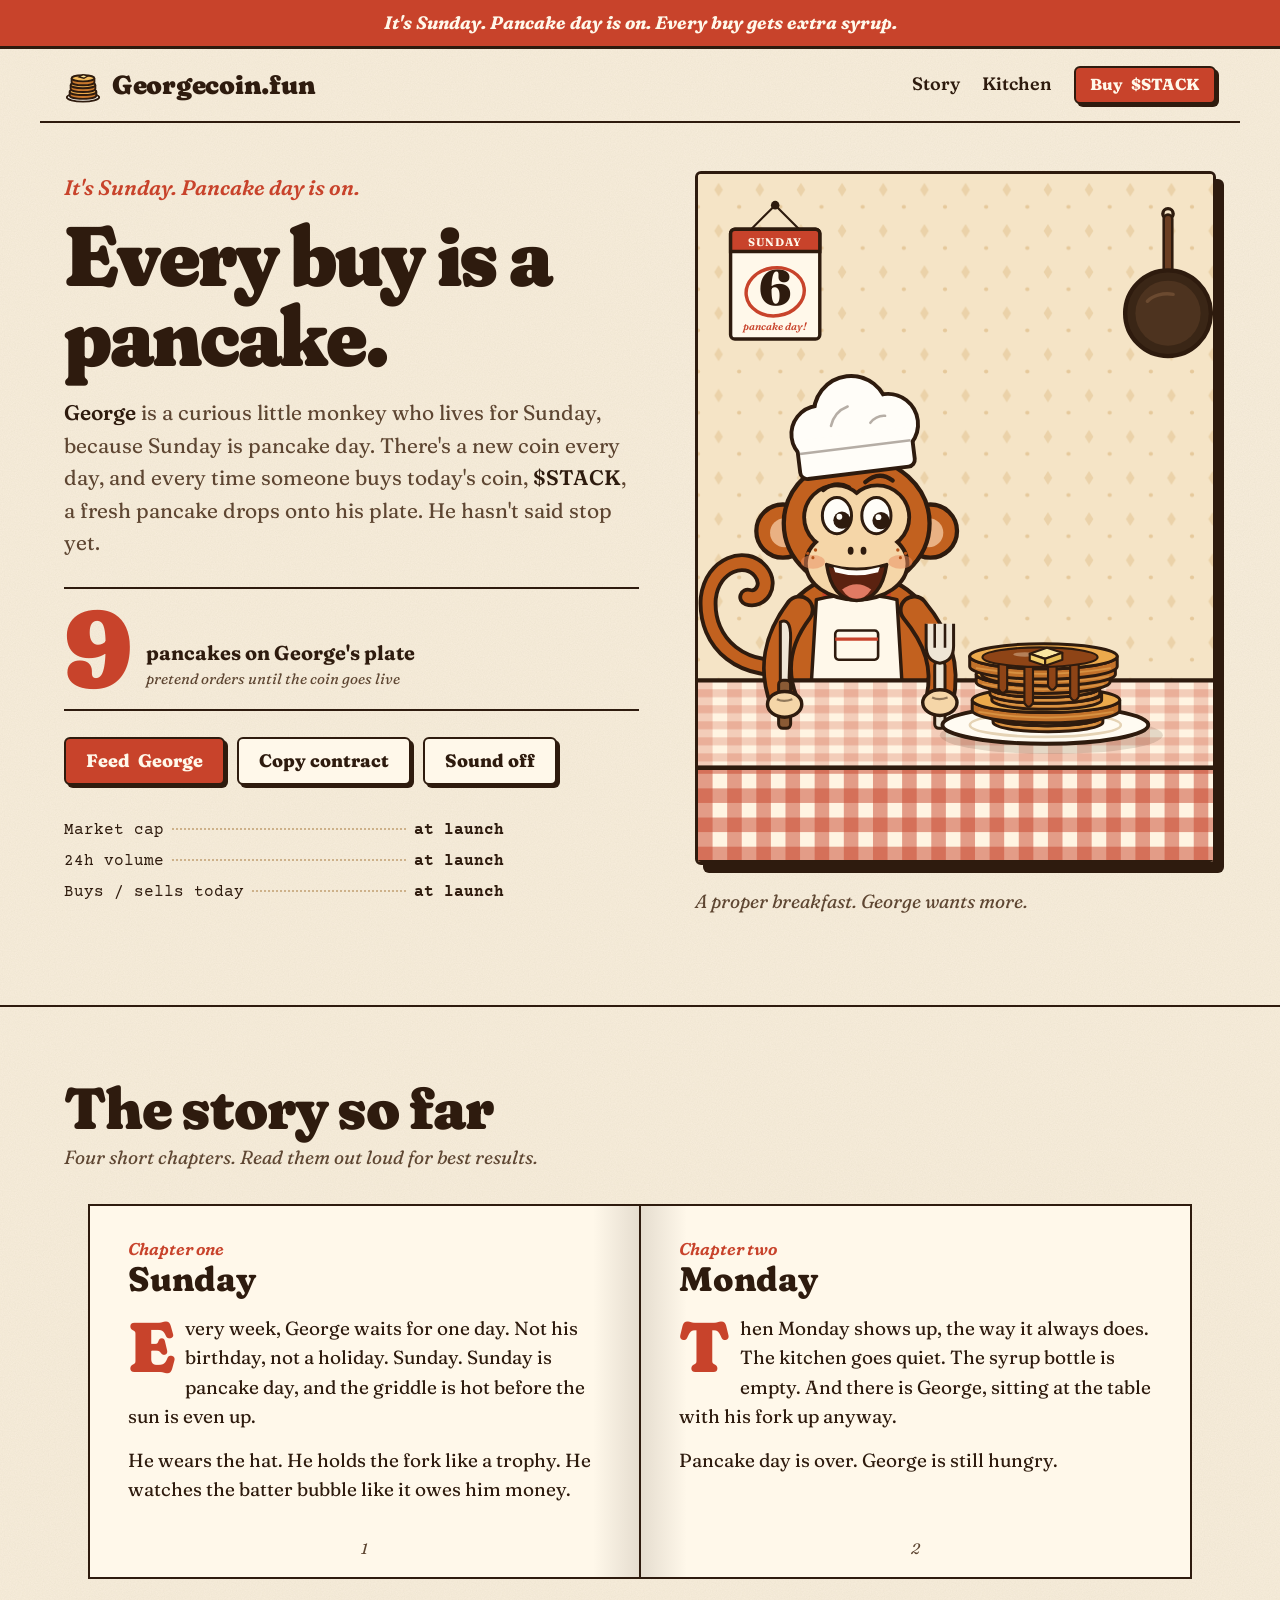
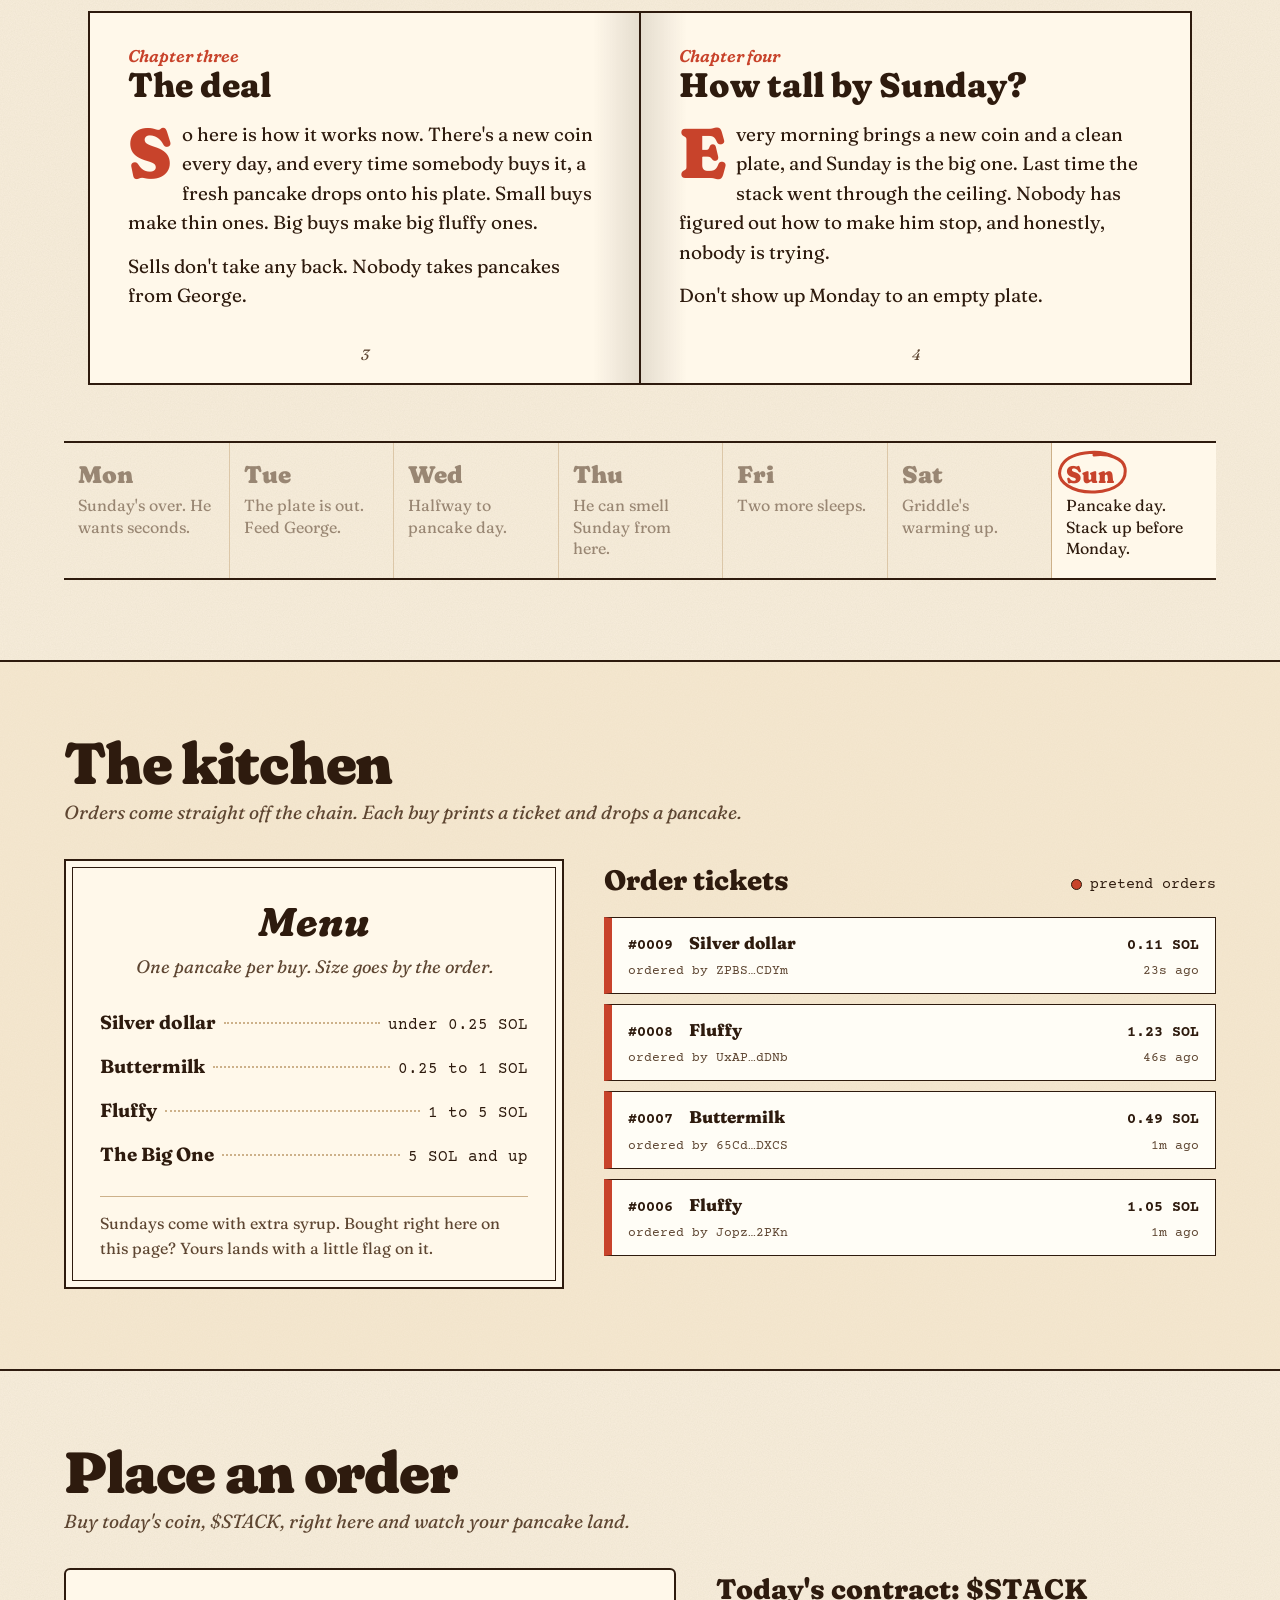
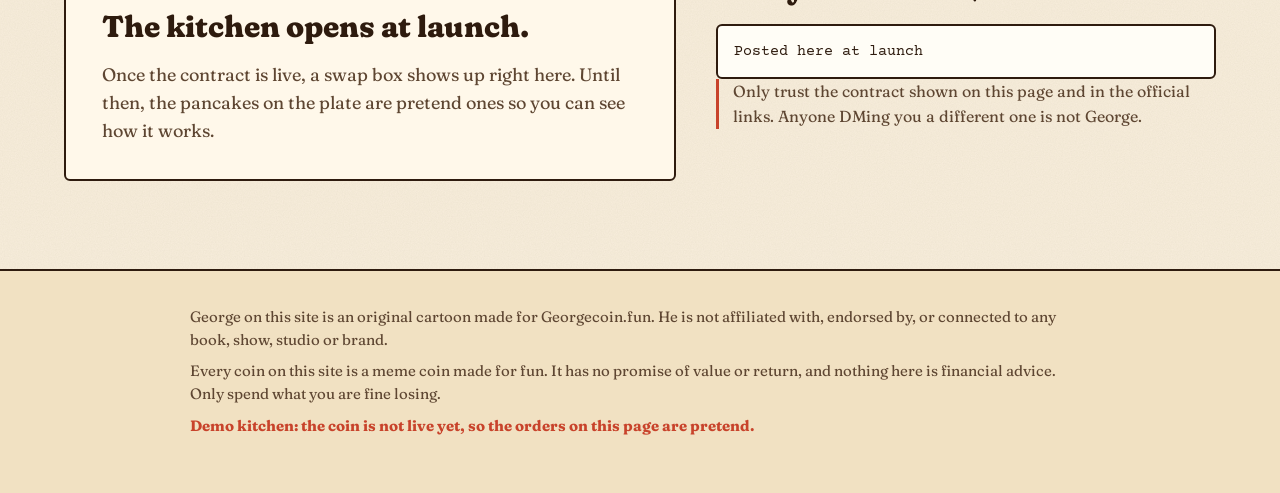
==== commit 136601a4: "Owner page for the daily coin georgecoin.fun/admin/ lets the owner paste a contract (ticker fills in" ====
--- a/index.html
+++ b/index.html
@@ -399,6 +399,7 @@
 <div class="toast" id="toast" role="status" aria-live="polite"></div>
 
 <script src="js/config.js"></script>
+<script src="js/shared.js"></script>
 <script src="js/scene.js"></script>
 <script src="js/app.js"></script>
 </body>
